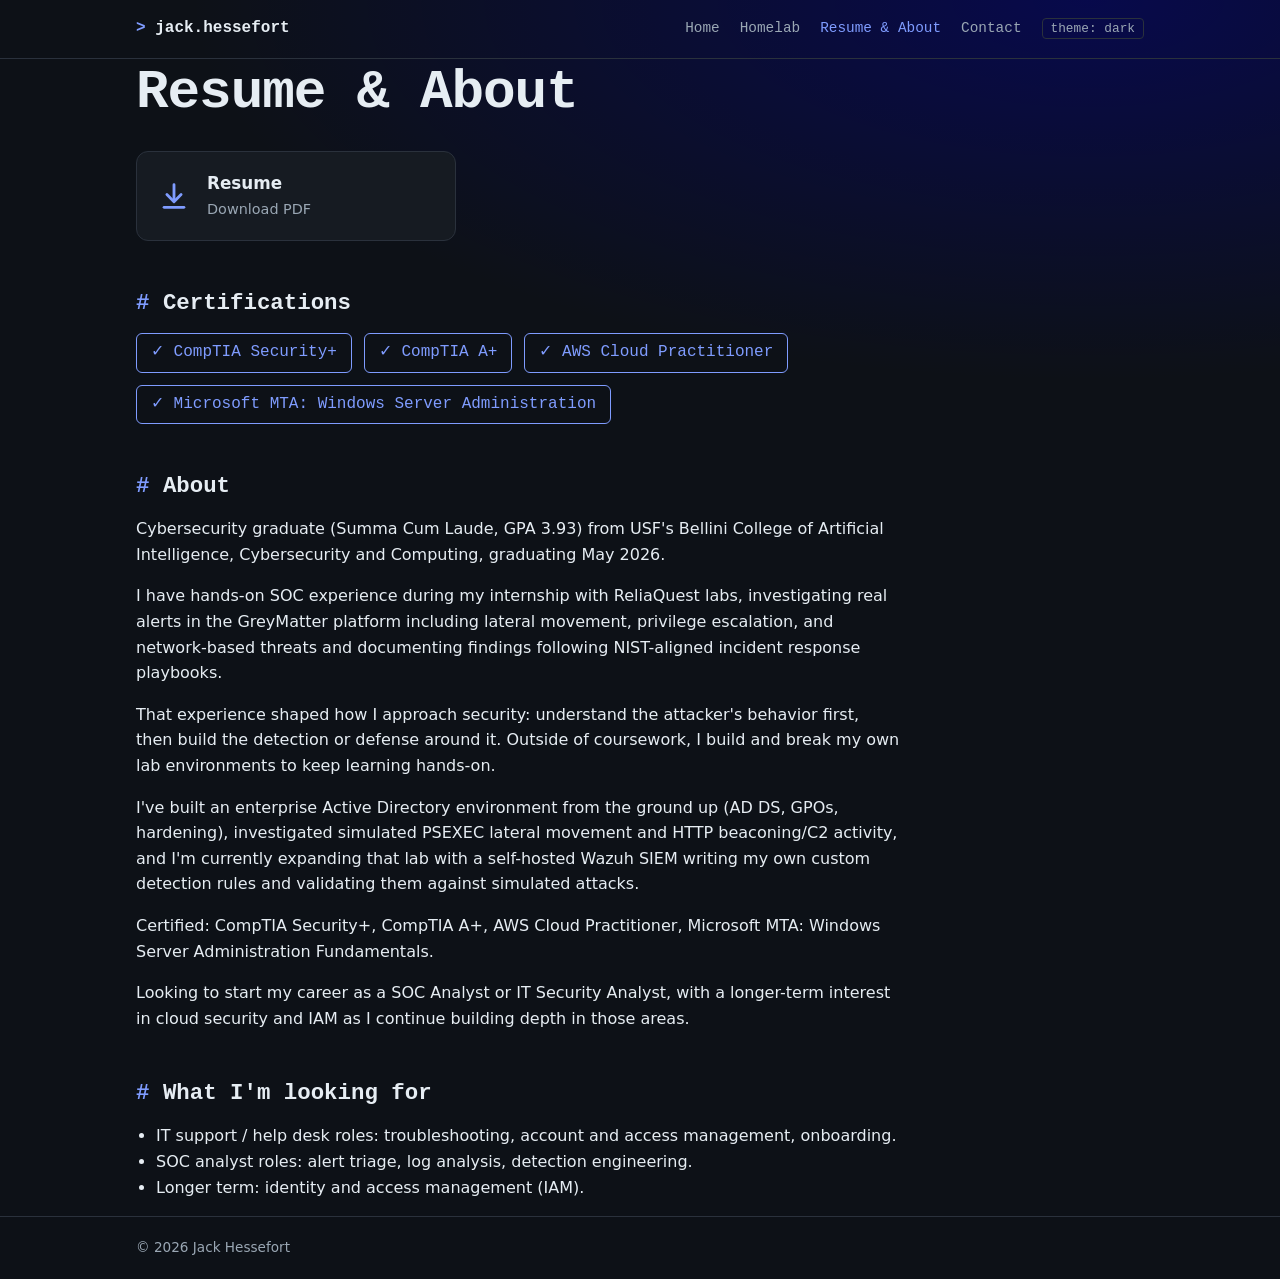
==== about.html @ 5aa09915 "Cache-bust CSS/JS links Co-Authored-By: Claude Sonnet 5 <noreply@anthropic.com>" ====
<!DOCTYPE html>
<html lang="en" data-theme="dark">
<head>
  <meta charset="utf-8">
  <meta name="viewport" content="width=device-width, initial-scale=1">
  <title>Resume &amp; About | Jack Hessefort</title>
  <meta name="description" content="Jack Hessefort's resume, certifications (CompTIA A+, Security+, AWS Cloud Practitioner), and background in IT support, SOC analysis, and identity and access management.">
  <link rel="icon" href="assets/favicon.svg" type="image/svg+xml">
  <meta property="og:type" content="website">
  <meta property="og:title" content="Resume &amp; About | Jack Hessefort">
  <meta property="og:description" content="Jack Hessefort's resume, certifications (CompTIA A+, Security+, AWS Cloud Practitioner), and background in IT support, SOC analysis, and identity and access management.">
  <meta property="og:image" content="https://meet246.github.io/assets/og.png">
  <meta name="twitter:card" content="summary_large_image">
  <link rel="stylesheet" href="css/style.css?v=5">
</head>
<body>
  <header>
    <div class="wrap">
      <a class="brand" href="index.html">jack.hessefort</a>
      <nav aria-label="Main">
        <a href="index.html">Home</a>
        <a href="homelab.html">Homelab</a>
        <a href="about.html" aria-current="page">Resume &amp; About</a>
        <a href="contact.html">Contact</a>
        <button id="theme-toggle" type="button" aria-label="Toggle light/dark theme">theme</button>
      </nav>
    </div>
  </header>

  <main class="wrap">
    <h1>Resume &amp; About</h1>
    <div class="contact-grid one">
      <a class="link-btn" href="assets/resume.pdf">
        <svg class="ico" viewBox="0 0 24 24" aria-hidden="true" fill="none" stroke="currentColor" stroke-width="2" stroke-linecap="round" stroke-linejoin="round"><path d="M12 4v11"/><polyline points="7,11 12,16 17,11"/><path d="M5 20h14"/></svg>
        <div><strong>Resume</strong><span>Download PDF</span></div>
      </a>
    </div>

    <h2>Certifications</h2>
    <ul class="badges">
      <li>CompTIA Security+</li>
      <li>CompTIA A+</li>
      <li>AWS Cloud Practitioner</li>
      <li>Microsoft MTA: Windows Server Administration</li>
    </ul>

    <h2>About</h2>
    <p>Cybersecurity graduate (Summa Cum Laude, GPA 3.93) from USF's Bellini College of Artificial Intelligence, Cybersecurity and Computing, graduating May 2026.</p> 
    <p>I have hands-on SOC experience during my internship with ReliaQuest labs, investigating real alerts in the GreyMatter platform including lateral movement, privilege escalation, and network-based threats and documenting findings following NIST-aligned incident response playbooks.</p>
    <p>That experience shaped how I approach security: understand the attacker's behavior first, then build the detection or defense around it.  Outside of coursework, I build and break my own lab environments to keep learning hands-on.</p>
    <p>I've built an enterprise Active Directory environment from the ground up (AD DS, GPOs, hardening), investigated simulated PSEXEC lateral movement and HTTP beaconing/C2 activity, and I'm currently expanding that lab with a self-hosted Wazuh SIEM writing my own custom detection rules and validating them against simulated attacks.</p>
    <p>Certified: CompTIA Security+, CompTIA A+, AWS Cloud Practitioner, Microsoft MTA: Windows Server Administration Fundamentals.</p>
    <p>Looking to start my career as a SOC Analyst or IT Security Analyst, with a longer-term interest in cloud security and IAM as I continue building depth in those areas.</p>

    <h2>What I'm looking for</h2>
    <ul class="links">
      <li>IT support / help desk roles: troubleshooting, account and access management, onboarding.</li>
      <li>SOC analyst roles: alert triage, log analysis, detection engineering.</li>
      <li>Longer term: identity and access management (IAM).</li>
    </ul>
  </main>

  <footer>
    <div class="wrap">&copy; 2026 Jack Hessefort</div>
  </footer>
  <script src="js/theme.js?v=5"></script>
</body>
</html>
---- css/style.css ----
/* ---------- Theme tokens ----------
   WHY: every color lives here as a variable. Changing the look of the whole
   site = editing this block. The three themes below are the design options
   to compare; delete the one you don't want once you've picked. */
/* --accent is the navy brand color (#00008b): used for fills and borders.
   Navy text on a near-black background fails contrast (about 1.4:1), so text
   and links use --accent-text, a lighter tint of the same blue. */
:root,
:root[data-theme="dark"] {
  --bg: #0d1117;
  --surface: #161b22;
  --text: #e6edf3;
  --muted: #9aa7b4;
  --accent: #00008b;
  --accent-text: #7f9cff;
  --on-accent: #ffffff;
  --border: #2a313c;
  --glow: rgba(0, 0, 139, 0.45);
}
:root[data-theme="light"] {
  --bg: #fafaf8;
  --surface: #ffffff;
  --text: #1b1f24;
  --muted: #57606a;
  --accent: #00008b;
  --accent-text: #00008b;
  --on-accent: #ffffff;
  --border: #d8dce0;
  --glow: rgba(0, 0, 139, 0.07);
}

/* Fonts: system stacks only, so there's nothing to download and it's fast. */
:root {
  --font-body: system-ui, -apple-system, "Segoe UI", Roboto, sans-serif;
  --font-mono: ui-monospace, "Cascadia Code", Consolas, "SF Mono", monospace;
}

*, *::before, *::after { box-sizing: border-box; }

body {
  margin: 0;
  background: var(--bg);
  color: var(--text);
  font-family: var(--font-body);
  line-height: 1.6;
  /* soft navy glow behind the header area */
  background-image: radial-gradient(70% 380px at 85% 0%, var(--glow), transparent);
  background-repeat: no-repeat;
}

a { color: var(--accent-text); }
a:hover { text-decoration-thickness: 2px; }

/* Visible keyboard focus (accessibility) */
a:focus-visible, button:focus-visible {
  outline: 2px solid var(--accent-text);
  outline-offset: 3px;
}

.wrap { max-width: 1040px; margin: 0 auto; padding: 0 16px; }

/* ---------- Header / nav ---------- */
header { border-bottom: 1px solid var(--border); }
header .wrap {
  display: flex; flex-wrap: wrap; gap: 12px 24px;
  align-items: center; justify-content: space-between;
  padding-top: 16px; padding-bottom: 16px;
}
.brand { font-family: var(--font-mono); font-weight: 700; color: var(--text); text-decoration: none; }
.brand::before { content: "> "; color: var(--accent-text); }
nav { display: flex; flex-wrap: wrap; gap: 4px 20px; align-items: center; }
nav a { color: var(--muted); text-decoration: none; font-family: var(--font-mono); font-size: 0.9rem; }
nav a:hover, nav a[aria-current="page"] { color: var(--accent-text); }
#theme-toggle {
  font-family: var(--font-mono); font-size: 0.8rem;
  background: none; color: var(--muted);
  border: 1px solid var(--border); border-radius: 4px;
  padding: 2px 8px; cursor: pointer;
}

/* ---------- Content ---------- */
main { padding: 40px 0 64px; }
h1, h2, h3 { font-family: var(--font-mono); line-height: 1.25; }
h1 { font-size: clamp(2.2rem, 6vw, 3.4rem); margin: 0 0 12px; letter-spacing: -0.02em; }
h2 { font-size: 1.4rem; margin: 48px 0 14px; }
h2::before { content: "# "; color: var(--accent-text); }
main p, main li { max-width: 75ch; }
.lead { color: var(--muted); font-size: 1.1rem; max-width: 60ch; }
.mono { font-family: var(--font-mono); }
.note { color: var(--muted); font-style: italic; }
.meta { font-family: var(--font-mono); font-size: 0.85rem; color: var(--muted); }
.tag { border: 1px solid var(--border); border-radius: 4px; padding: 1px 8px; margin-right: 6px; white-space: nowrap; }
pre {
  background: var(--surface); border: 1px solid var(--border); border-radius: 6px;
  padding: 12px; overflow-x: auto; font-family: var(--font-mono); font-size: 0.85rem;
}
ul.links { padding-left: 20px; }

.ico { width: 18px; height: 18px; flex: none; }

/* Highlights strip: 3 cards, stacks to 1 column on phones */
.highlights {
  display: grid; gap: 16px; margin-top: 16px;
  grid-template-columns: repeat(auto-fit, minmax(230px, 1fr));
}
.card {
  background: var(--surface); border: 1px solid var(--border);
  border-radius: 8px; padding: 16px;
}
.card h3 { margin: 0 0 6px; font-size: 1rem; color: var(--accent-text); }
.card p { margin: 0; color: var(--muted); font-size: 0.95rem; }

.badges { display: flex; flex-wrap: wrap; gap: 12px; padding: 0; list-style: none; }
.badges li {
  border: 1px solid var(--accent-text); color: var(--accent-text);
  border-radius: 6px; padding: 6px 14px; font-family: var(--font-mono);
}

footer { border-top: 1px solid var(--border); color: var(--muted); font-size: 0.85rem; padding: 20px 0; }

/* ---------- Home hero ---------- */
.hero { padding: 16px 0 8px; }

.status { font-family: var(--font-mono); font-size: 0.85rem; color: var(--muted); margin: 0 0 12px; }
.dot {
  display: inline-block; width: 8px; height: 8px; border-radius: 50%;
  background: #3fb950; margin-right: 8px;
}
.cursor { color: var(--accent-text); animation: blink 1.1s steps(1) infinite; }
@keyframes blink { 50% { opacity: 0; } }
@media (prefers-reduced-motion: reduce) {
  .cursor { animation: none; }
  .card { transition: none; }
}




/* Cards become links with a thumbnail */
a.card { display: block; color: inherit; text-decoration: none; transition: transform 0.15s, border-color 0.15s; }
a.card:hover, a.card:focus-visible { transform: translateY(-3px); border-color: var(--accent-text); }
.card img {
  display: block; width: calc(100% + 32px); margin: -16px -16px 12px;
  height: 130px; object-fit: cover; object-position: left top;
  border-radius: 8px 8px 0 0; border-bottom: 1px solid var(--border);
}
.card .tags { margin-top: 10px; }
.tag-sm { font-family: var(--font-mono); font-size: 0.72rem; color: var(--muted); border: 1px solid var(--border); border-radius: 4px; padding: 0 6px; margin-right: 4px; white-space: nowrap; display: inline-block; margin-bottom: 4px; }

/* Screenshots on writeups */
figure { margin: 20px 0; }
figure img { display: block; width: 100%; height: auto; border: 1px solid var(--border); border-radius: 6px; }
figcaption { color: var(--muted); font-size: 0.85rem; margin-top: 6px; font-family: var(--font-mono); }
@media (min-width: 900px) { figure.narrow { max-width: 620px; } }

.badges li::before { content: "\2713\00a0 "; }

/* Contact link buttons */
.contact-grid { display: grid; gap: 14px; grid-template-columns: repeat(auto-fit, minmax(260px, 1fr)); margin-top: 24px; }
.link-btn {
  display: flex; align-items: center; gap: 16px;
  background: var(--surface); border: 1px solid var(--border); border-radius: 12px;
  padding: 18px 20px; color: var(--text); text-decoration: none;
  transition: transform 0.15s, border-color 0.15s, box-shadow 0.15s;
}
.link-btn:hover, .link-btn:focus-visible { transform: translateY(-2px); border-color: var(--accent-text); box-shadow: 0 6px 16px rgba(0, 0, 0, 0.3); }
.link-btn .ico { width: 34px; height: 34px; color: var(--accent-text); }
.link-btn strong { display: block; font-size: 1.05rem; }
.link-btn span { color: var(--muted); font-size: 0.9rem; word-break: break-all; }
.contact-grid.one { grid-template-columns: minmax(240px, 320px); }
.hero-links { margin-top: 24px; grid-template-columns: repeat(auto-fit, minmax(170px, 1fr)); }
.hero-links .link-btn { padding: 14px 16px; gap: 12px; }
.hero-links .link-btn .ico { width: 28px; height: 28px; }
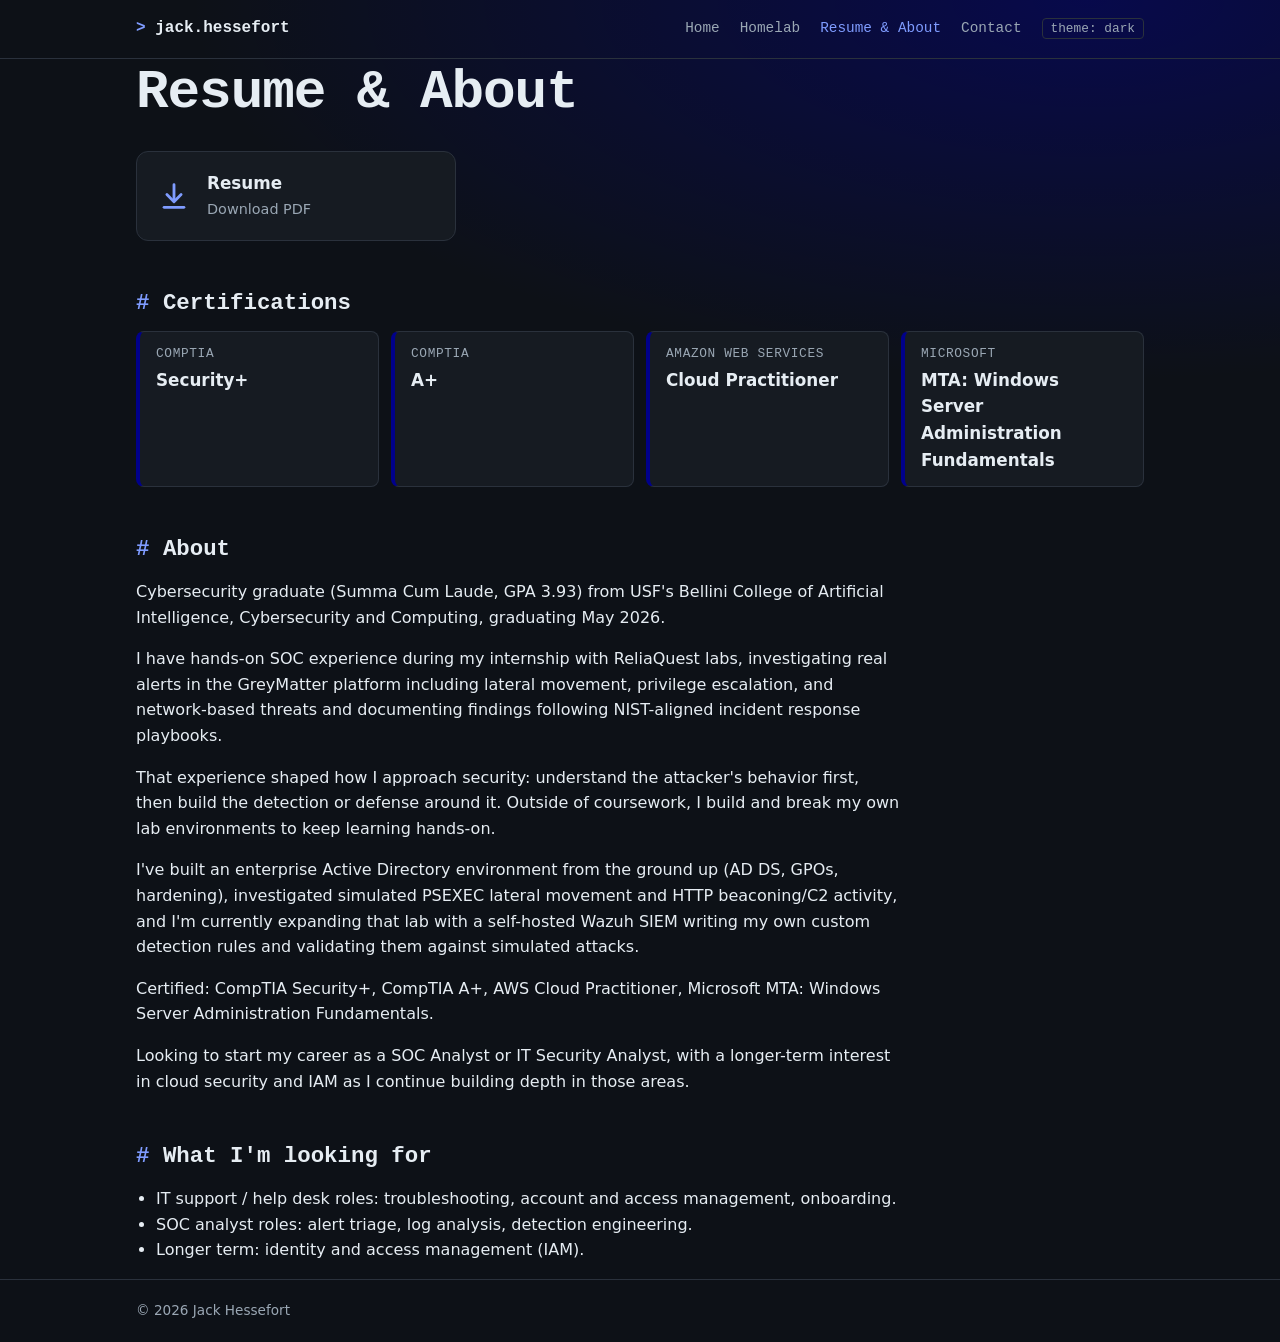
==== commit 2fe6891c: "Remove home email button; redo certification cards Co-Authored-By: Claude Sonnet 5 <noreply@anthropi" ====
--- a/about.html
+++ b/about.html
@@ -37,11 +37,11 @@
     </div>
 
     <h2>Certifications</h2>
-    <ul class="badges">
-      <li>CompTIA Security+</li>
-      <li>CompTIA A+</li>
-      <li>AWS Cloud Practitioner</li>
-      <li>Microsoft MTA: Windows Server Administration</li>
+    <ul class="certs">
+      <li class="cert"><span>CompTIA</span><strong>Security+</strong></li>
+      <li class="cert"><span>CompTIA</span><strong>A+</strong></li>
+      <li class="cert"><span>Amazon Web Services</span><strong>Cloud Practitioner</strong></li>
+      <li class="cert"><span>Microsoft</span><strong>MTA: Windows Server Administration Fundamentals</strong></li>
     </ul>
 
     <h2>About</h2>
--- a/css/style.css
+++ b/css/style.css
@@ -110,11 +110,6 @@
 .card h3 { margin: 0 0 6px; font-size: 1rem; color: var(--accent-text); }
 .card p { margin: 0; color: var(--muted); font-size: 0.95rem; }
 
-.badges { display: flex; flex-wrap: wrap; gap: 12px; padding: 0; list-style: none; }
-.badges li {
-  border: 1px solid var(--accent-text); color: var(--accent-text);
-  border-radius: 6px; padding: 6px 14px; font-family: var(--font-mono);
-}
 
 footer { border-top: 1px solid var(--border); color: var(--muted); font-size: 0.85rem; padding: 20px 0; }
 
@@ -171,3 +166,12 @@
 .hero-links { margin-top: 24px; grid-template-columns: repeat(auto-fit, minmax(170px, 1fr)); }
 .hero-links .link-btn { padding: 14px 16px; gap: 12px; }
 .hero-links .link-btn .ico { width: 28px; height: 28px; }
+
+/* Certification cards */
+.certs { list-style: none; padding: 0; margin: 0; display: grid; gap: 12px; grid-template-columns: repeat(auto-fit, minmax(220px, 1fr)); }
+.cert {
+  background: var(--surface); border: 1px solid var(--border); border-left: 4px solid var(--accent);
+  border-radius: 8px; padding: 12px 16px; max-width: none;
+}
+.cert span { display: block; color: var(--muted); font-size: 0.8rem; font-family: var(--font-mono); text-transform: uppercase; letter-spacing: 0.05em; }
+.cert strong { display: block; color: var(--text); font-size: 1.05rem; margin-top: 2px; }
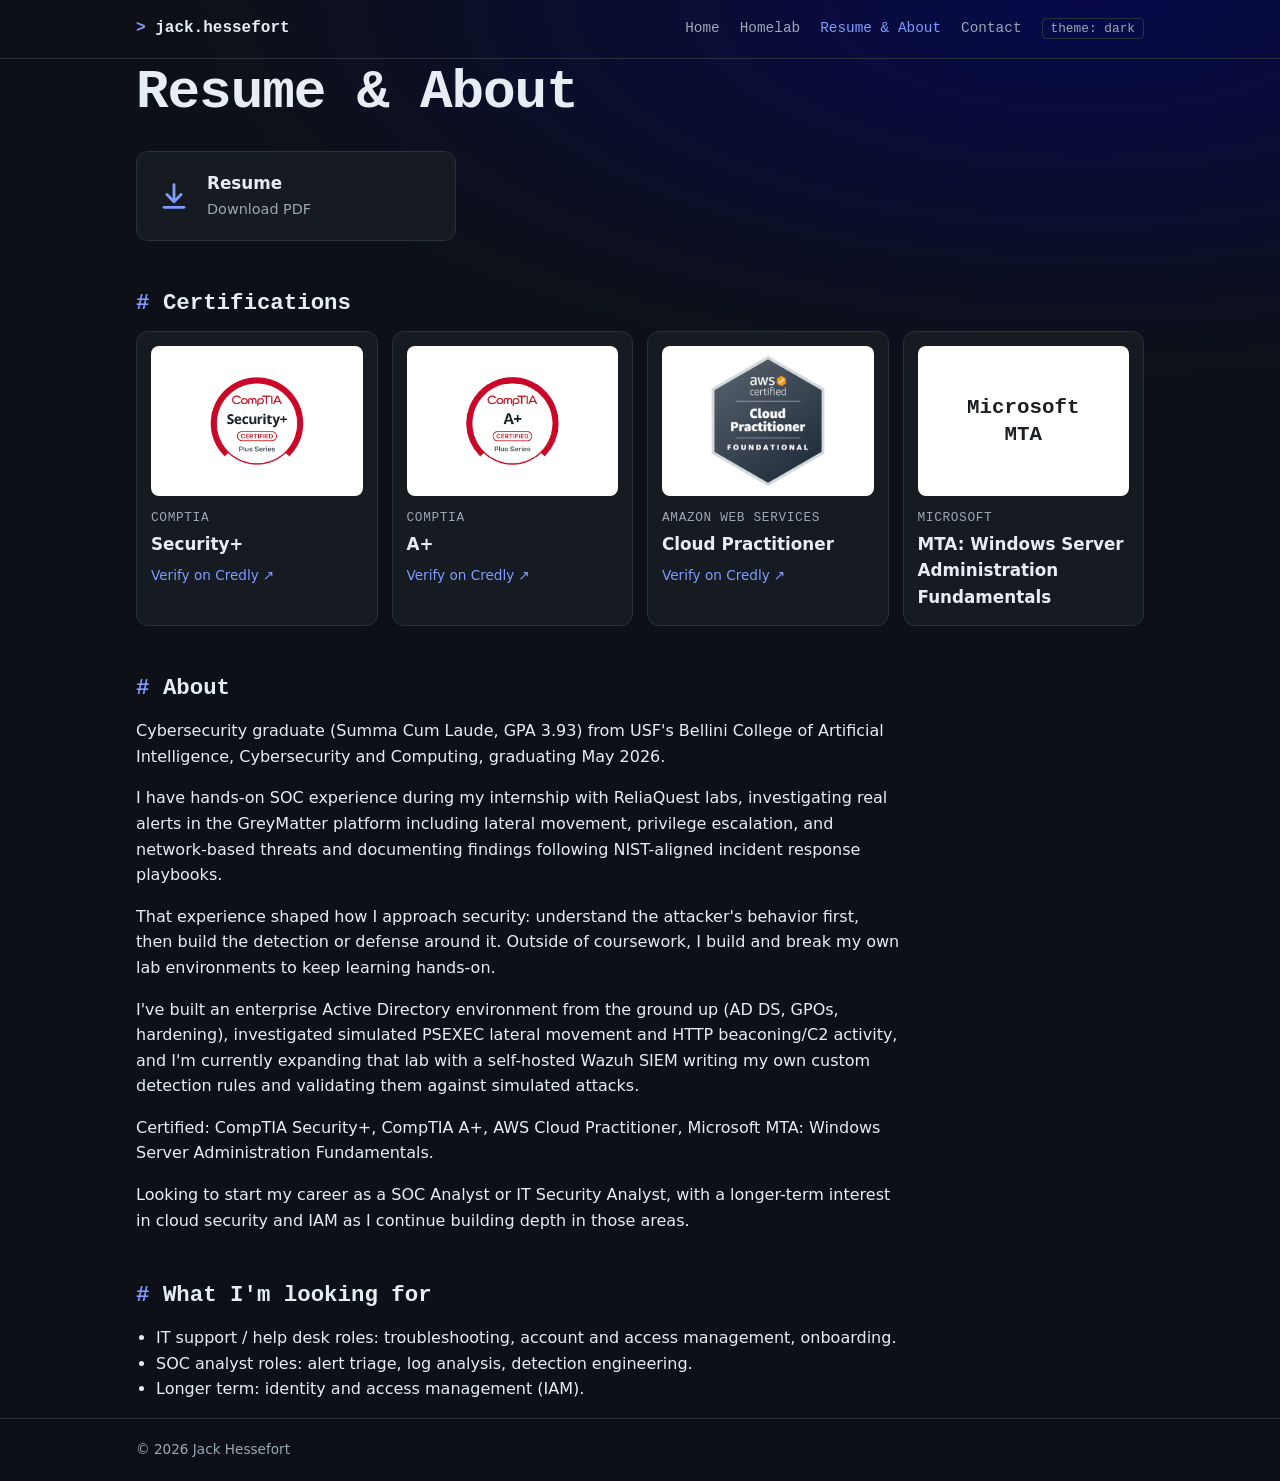
==== commit 0ba32f1e: "Certification cards with Credly badges and verification links Co-Authored-By: Claude Sonnet 5 <norep" ====
--- a/about.html
+++ b/about.html
@@ -11,7 +11,7 @@
   <meta property="og:description" content="Jack Hessefort's resume, certifications (CompTIA A+, Security+, AWS Cloud Practitioner), and background in IT support, SOC analysis, and identity and access management.">
   <meta property="og:image" content="https://meet246.github.io/assets/og.png">
   <meta name="twitter:card" content="summary_large_image">
-  <link rel="stylesheet" href="css/style.css?v=5">
+  <link rel="stylesheet" href="css/style.css?v=8">
 </head>
 <body>
   <header>
@@ -38,10 +38,37 @@
 
     <h2>Certifications</h2>
     <ul class="certs">
-      <li class="cert"><span>CompTIA</span><strong>Security+</strong></li>
-      <li class="cert"><span>CompTIA</span><strong>A+</strong></li>
-      <li class="cert"><span>Amazon Web Services</span><strong>Cloud Practitioner</strong></li>
-      <li class="cert"><span>Microsoft</span><strong>MTA: Windows Server Administration Fundamentals</strong></li>
+      <li class="cert">
+        <a href="https://www.credly.com/badges/fe726d70-f601-4d3a-ae55-1220a27e5ec7" target="_blank" rel="noopener noreferrer">
+          <span class="cert-img"><img src="assets/badges/comptia-security-plus.png" alt="CompTIA Security+ certified badge" loading="lazy"></span>
+          <span class="cert-issuer">CompTIA</span>
+          <strong>Security+</strong>
+          <span class="cert-verify">Verify on Credly &#8599;</span>
+        </a>
+      </li>
+      <li class="cert">
+        <a href="https://www.credly.com/badges/05565ae6-d44e-4186-aab5-cee88429a89a" target="_blank" rel="noopener noreferrer">
+          <span class="cert-img"><img src="assets/badges/comptia-a-plus.png" alt="CompTIA A+ certified badge" loading="lazy"></span>
+          <span class="cert-issuer">CompTIA</span>
+          <strong>A+</strong>
+          <span class="cert-verify">Verify on Credly &#8599;</span>
+        </a>
+      </li>
+      <li class="cert">
+        <a href="https://www.credly.com/badges/3243b6ef-f6fa-4af2-8e13-bf1fcd8fa9f0" target="_blank" rel="noopener noreferrer">
+          <span class="cert-img"><img src="assets/badges/aws-cloud-practitioner.png" alt="AWS Certified Cloud Practitioner badge" loading="lazy"></span>
+          <span class="cert-issuer">Amazon Web Services</span>
+          <strong>Cloud Practitioner</strong>
+          <span class="cert-verify">Verify on Credly &#8599;</span>
+        </a>
+      </li>
+      <li class="cert">
+        <div class="cert-static">
+          <span class="cert-img cert-text">Microsoft<br>MTA</span>
+          <span class="cert-issuer">Microsoft</span>
+          <strong>MTA: Windows Server Administration Fundamentals</strong>
+        </div>
+      </li>
     </ul>
 
     <h2>About</h2>
--- a/css/style.css
+++ b/css/style.css
@@ -148,8 +148,6 @@
 figcaption { color: var(--muted); font-size: 0.85rem; margin-top: 6px; font-family: var(--font-mono); }
 @media (min-width: 900px) { figure.narrow { max-width: 620px; } }
 
-.badges li::before { content: "\2713\00a0 "; }
-
 /* Contact link buttons */
 .contact-grid { display: grid; gap: 14px; grid-template-columns: repeat(auto-fit, minmax(260px, 1fr)); margin-top: 24px; }
 .link-btn {
@@ -167,11 +165,23 @@
 .hero-links .link-btn { padding: 14px 16px; gap: 12px; }
 .hero-links .link-btn .ico { width: 28px; height: 28px; }
 
-/* Certification cards */
-.certs { list-style: none; padding: 0; margin: 0; display: grid; gap: 12px; grid-template-columns: repeat(auto-fit, minmax(220px, 1fr)); }
-.cert {
-  background: var(--surface); border: 1px solid var(--border); border-left: 4px solid var(--accent);
-  border-radius: 8px; padding: 12px 16px; max-width: none;
+/* Certification cards: badge on a white tile (the badge art is dark-on-transparent) */
+.certs { list-style: none; padding: 0; margin: 0; display: grid; gap: 14px; grid-template-columns: repeat(auto-fit, minmax(220px, 1fr)); }
+.cert { max-width: none; }
+.cert > a, .cert-static {
+  display: flex; flex-direction: column; gap: 2px; height: 100%;
+  background: var(--surface); border: 1px solid var(--border); border-radius: 12px;
+  padding: 14px; color: var(--text); text-decoration: none;
+  transition: transform 0.15s, border-color 0.15s, box-shadow 0.15s;
 }
-.cert span { display: block; color: var(--muted); font-size: 0.8rem; font-family: var(--font-mono); text-transform: uppercase; letter-spacing: 0.05em; }
-.cert strong { display: block; color: var(--text); font-size: 1.05rem; margin-top: 2px; }
+.cert > a:hover, .cert > a:focus-visible { transform: translateY(-2px); border-color: var(--accent-text); box-shadow: 0 6px 16px rgba(0, 0, 0, 0.3); }
+.cert-img {
+  display: flex; align-items: center; justify-content: center;
+  background: #ffffff; border-radius: 8px; height: 150px; padding: 8px; margin-bottom: 10px;
+}
+.cert-img img { max-width: 100%; max-height: 100%; object-fit: contain; }
+.cert-text { color: #1b1f24; font-family: var(--font-mono); font-weight: 700; font-size: 1.3rem; text-align: center; line-height: 1.3; }
+.cert-issuer { color: var(--muted); font-size: 0.8rem; font-family: var(--font-mono); text-transform: uppercase; letter-spacing: 0.05em; }
+.cert strong { font-size: 1.05rem; }
+.cert-verify { color: var(--accent-text); font-size: 0.85rem; margin-top: 6px; }
+@media (prefers-reduced-motion: reduce) { .cert > a { transition: none; } }
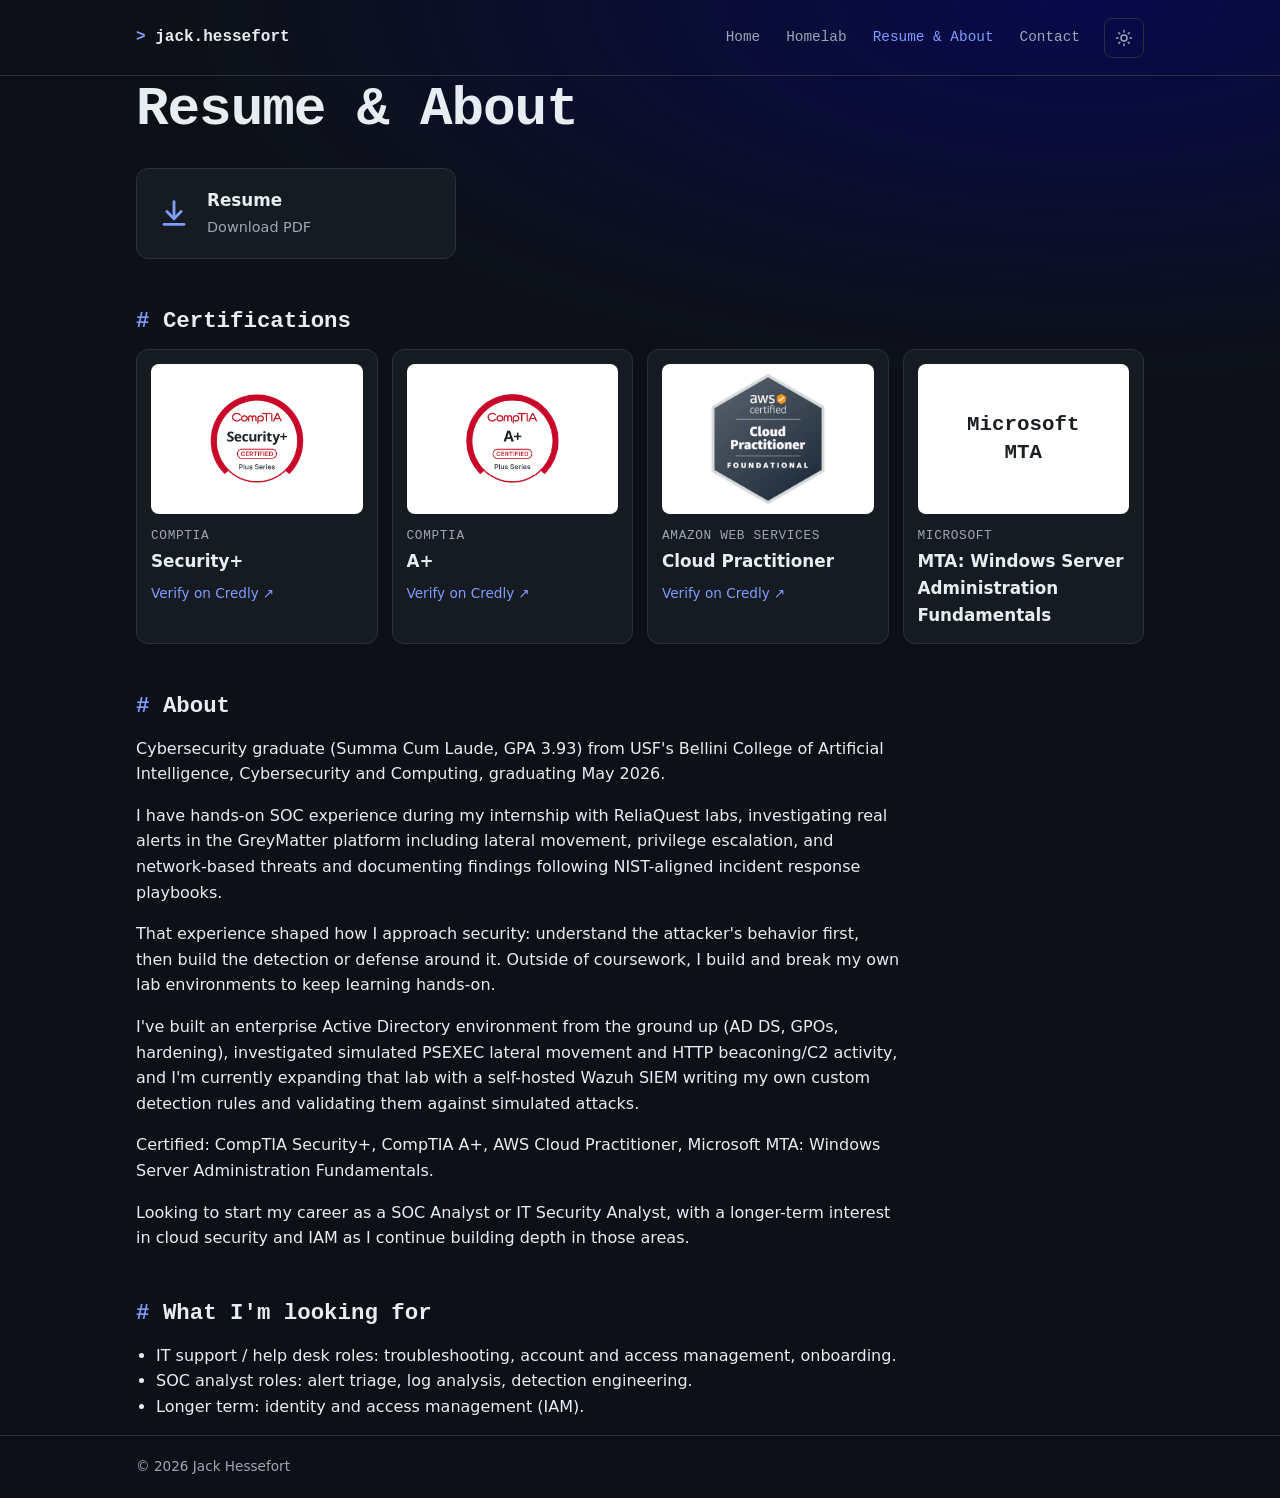
==== commit 684ddceb: "Sticky footer, larger nav tap targets, sun/moon theme toggle Co-Authored-By: Claude Sonnet 5 <norepl" ====
--- a/about.html
+++ b/about.html
@@ -11,7 +11,7 @@
   <meta property="og:description" content="Jack Hessefort's resume, certifications (CompTIA A+, Security+, AWS Cloud Practitioner), and background in IT support, SOC analysis, and identity and access management.">
   <meta property="og:image" content="https://meet246.github.io/assets/og.png">
   <meta name="twitter:card" content="summary_large_image">
-  <link rel="stylesheet" href="css/style.css?v=8">
+  <link rel="stylesheet" href="css/style.css?v=9">
 </head>
 <body>
   <header>
@@ -22,7 +22,7 @@
         <a href="homelab.html">Homelab</a>
         <a href="about.html" aria-current="page">Resume &amp; About</a>
         <a href="contact.html">Contact</a>
-        <button id="theme-toggle" type="button" aria-label="Toggle light/dark theme">theme</button>
+        <button id="theme-toggle" type="button" aria-label="Switch to light theme"><svg class="ico sun" viewBox="0 0 24 24" aria-hidden="true" fill="none" stroke="currentColor" stroke-width="2" stroke-linecap="round" stroke-linejoin="round"><circle cx="12" cy="12" r="4"/><path d="M12 2v2M12 20v2M4.93 4.93l1.41 1.41M17.66 17.66l1.41 1.41M2 12h2M20 12h2M4.93 19.07l1.41-1.41M17.66 6.34l1.41-1.41"/></svg><svg class="ico moon" viewBox="0 0 24 24" aria-hidden="true" fill="none" stroke="currentColor" stroke-width="2" stroke-linecap="round" stroke-linejoin="round"><path d="M21 12.8A9 9 0 1 1 11.2 3a7 7 0 0 0 9.8 9.8z"/></svg></button>
       </nav>
     </div>
   </header>
@@ -90,6 +90,6 @@
   <footer>
     <div class="wrap">&copy; 2026 Jack Hessefort</div>
   </footer>
-  <script src="js/theme.js?v=5"></script>
+  <script src="js/theme.js?v=9"></script>
 </body>
 </html>
--- a/css/style.css
+++ b/css/style.css
@@ -43,6 +43,8 @@
   color: var(--text);
   font-family: var(--font-body);
   line-height: 1.6;
+  min-height: 100vh;
+  display: flex; flex-direction: column;
   /* soft navy glow behind the header area */
   background-image: radial-gradient(70% 380px at 85% 0%, var(--glow), transparent);
   background-repeat: no-repeat;
@@ -68,18 +70,22 @@
 }
 .brand { font-family: var(--font-mono); font-weight: 700; color: var(--text); text-decoration: none; }
 .brand::before { content: "> "; color: var(--accent-text); }
-nav { display: flex; flex-wrap: wrap; gap: 4px 20px; align-items: center; }
-nav a { color: var(--muted); text-decoration: none; font-family: var(--font-mono); font-size: 0.9rem; }
+nav { display: flex; flex-wrap: wrap; gap: 0 10px; align-items: center; }
+nav a { color: var(--muted); text-decoration: none; font-family: var(--font-mono); font-size: 0.9rem; padding: 10px 8px; }
 nav a:hover, nav a[aria-current="page"] { color: var(--accent-text); }
 #theme-toggle {
-  font-family: var(--font-mono); font-size: 0.8rem;
+  display: inline-flex; align-items: center; justify-content: center;
+  width: 40px; height: 40px; margin-left: 6px;
   background: none; color: var(--muted);
-  border: 1px solid var(--border); border-radius: 4px;
-  padding: 2px 8px; cursor: pointer;
+  border: 1px solid var(--border); border-radius: 8px; cursor: pointer;
 }
+#theme-toggle:hover { color: var(--accent-text); border-color: var(--accent-text); }
+#theme-toggle .moon { display: none; }
+:root[data-theme="light"] #theme-toggle .sun { display: none; }
+:root[data-theme="light"] #theme-toggle .moon { display: block; }
 
 /* ---------- Content ---------- */
-main { padding: 40px 0 64px; }
+main { padding: 40px 16px 64px; flex: 1 0 auto; width: 100%; }
 h1, h2, h3 { font-family: var(--font-mono); line-height: 1.25; }
 h1 { font-size: clamp(2.2rem, 6vw, 3.4rem); margin: 0 0 12px; letter-spacing: -0.02em; }
 h2 { font-size: 1.4rem; margin: 48px 0 14px; }
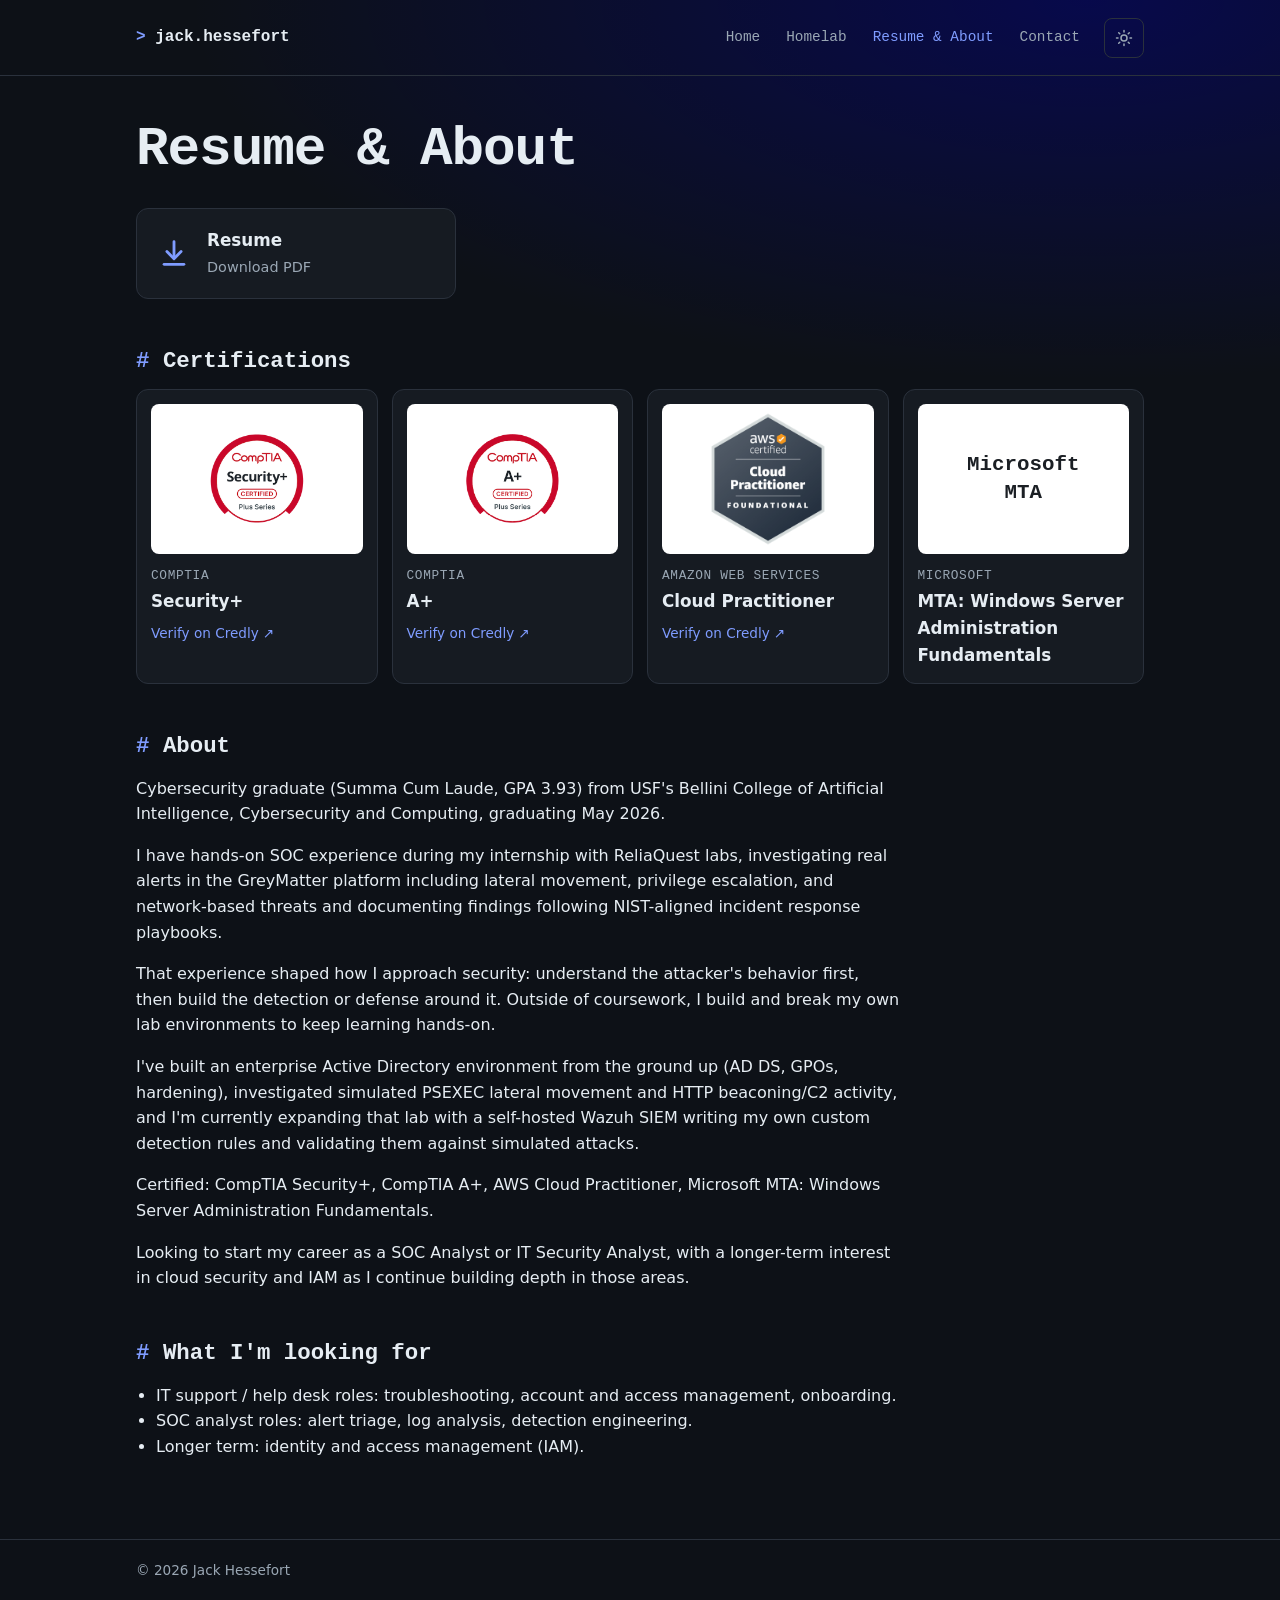
==== commit c6cf2b0e: "Fix main padding specificity (top/bottom spacing) Co-Authored-By: Claude Sonnet 5 <noreply@anthropic" ====
--- a/about.html
+++ b/about.html
@@ -11,7 +11,7 @@
   <meta property="og:description" content="Jack Hessefort's resume, certifications (CompTIA A+, Security+, AWS Cloud Practitioner), and background in IT support, SOC analysis, and identity and access management.">
   <meta property="og:image" content="https://meet246.github.io/assets/og.png">
   <meta name="twitter:card" content="summary_large_image">
-  <link rel="stylesheet" href="css/style.css?v=9">
+  <link rel="stylesheet" href="css/style.css?v=10">
 </head>
 <body>
   <header>
--- a/css/style.css
+++ b/css/style.css
@@ -85,7 +85,7 @@
 :root[data-theme="light"] #theme-toggle .moon { display: block; }
 
 /* ---------- Content ---------- */
-main { padding: 40px 16px 64px; flex: 1 0 auto; width: 100%; }
+main.wrap { padding: 40px 16px 64px; flex: 1 0 auto; width: 100%; }
 h1, h2, h3 { font-family: var(--font-mono); line-height: 1.25; }
 h1 { font-size: clamp(2.2rem, 6vw, 3.4rem); margin: 0 0 12px; letter-spacing: -0.02em; }
 h2 { font-size: 1.4rem; margin: 48px 0 14px; }
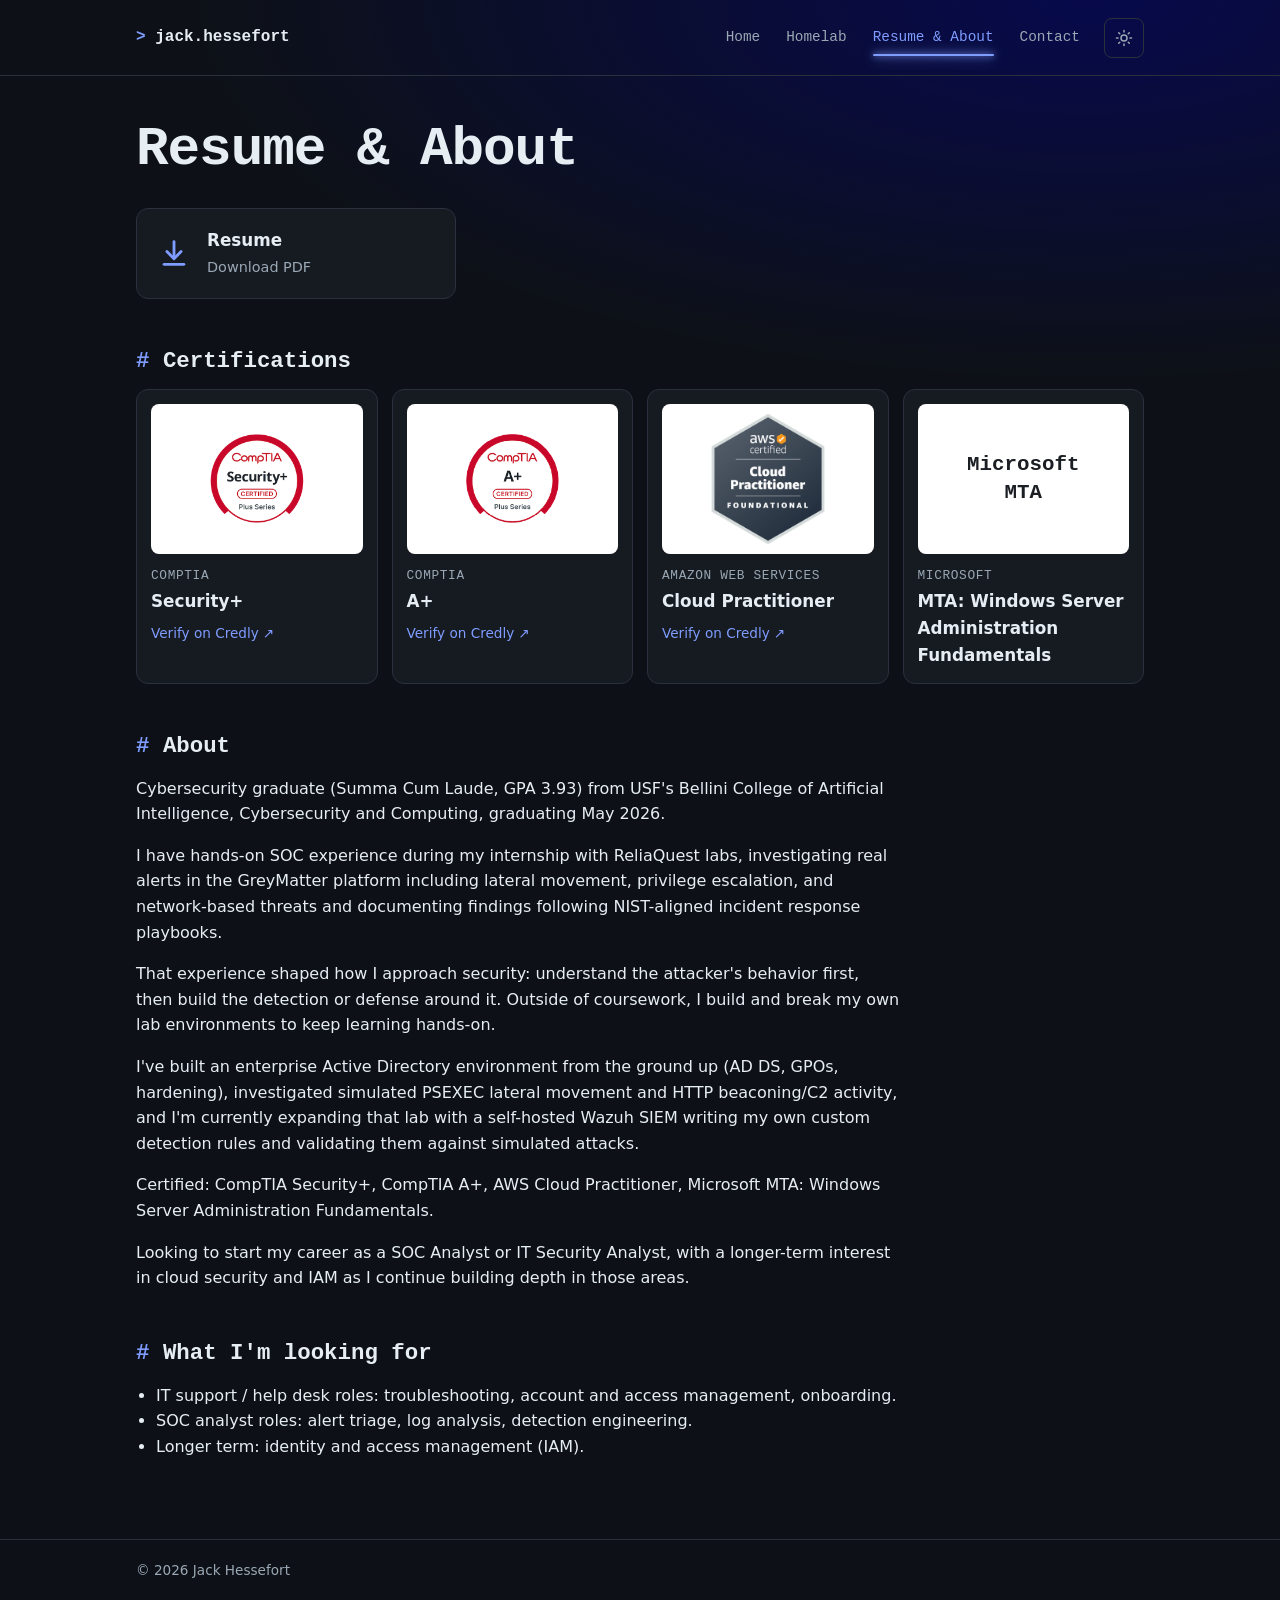
==== commit cb28aa01: "Glowing underline on nav hover and current page Co-Authored-By: Claude Sonnet 5 <noreply@anthropic.c" ====
--- a/about.html
+++ b/about.html
@@ -11,7 +11,7 @@
   <meta property="og:description" content="Jack Hessefort's resume, certifications (CompTIA A+, Security+, AWS Cloud Practitioner), and background in IT support, SOC analysis, and identity and access management.">
   <meta property="og:image" content="https://meet246.github.io/assets/og.png">
   <meta name="twitter:card" content="summary_large_image">
-  <link rel="stylesheet" href="css/style.css?v=10">
+  <link rel="stylesheet" href="css/style.css?v=11">
 </head>
 <body>
   <header>
--- a/css/style.css
+++ b/css/style.css
@@ -71,8 +71,18 @@
 .brand { font-family: var(--font-mono); font-weight: 700; color: var(--text); text-decoration: none; }
 .brand::before { content: "> "; color: var(--accent-text); }
 nav { display: flex; flex-wrap: wrap; gap: 0 10px; align-items: center; }
-nav a { color: var(--muted); text-decoration: none; font-family: var(--font-mono); font-size: 0.9rem; padding: 10px 8px; }
-nav a:hover, nav a[aria-current="page"] { color: var(--accent-text); }
+nav a { position: relative; color: var(--muted); text-decoration: none; font-family: var(--font-mono); font-size: 0.9rem; padding: 10px 8px; }
+nav a:hover, nav a:focus-visible, nav a[aria-current="page"] { color: var(--accent-text); }
+/* Glowing underline: sits a few px below the text, grows in from the center on hover/focus and stays on the current page */
+nav a::after {
+  content: ""; position: absolute; left: 8px; right: 8px; bottom: 3px; height: 2px;
+  border-radius: 2px; background: var(--accent-text);
+  box-shadow: 0 0 6px var(--accent-text), 0 0 14px var(--accent-text);
+  transform: scaleX(0); transform-origin: center; opacity: 0;
+  transition: transform 0.2s ease, opacity 0.2s ease;
+}
+nav a:hover::after, nav a:focus-visible::after, nav a[aria-current="page"]::after { transform: scaleX(1); opacity: 1; }
+@media (prefers-reduced-motion: reduce) { nav a::after { transition: none; } }
 #theme-toggle {
   display: inline-flex; align-items: center; justify-content: center;
   width: 40px; height: 40px; margin-left: 6px;
